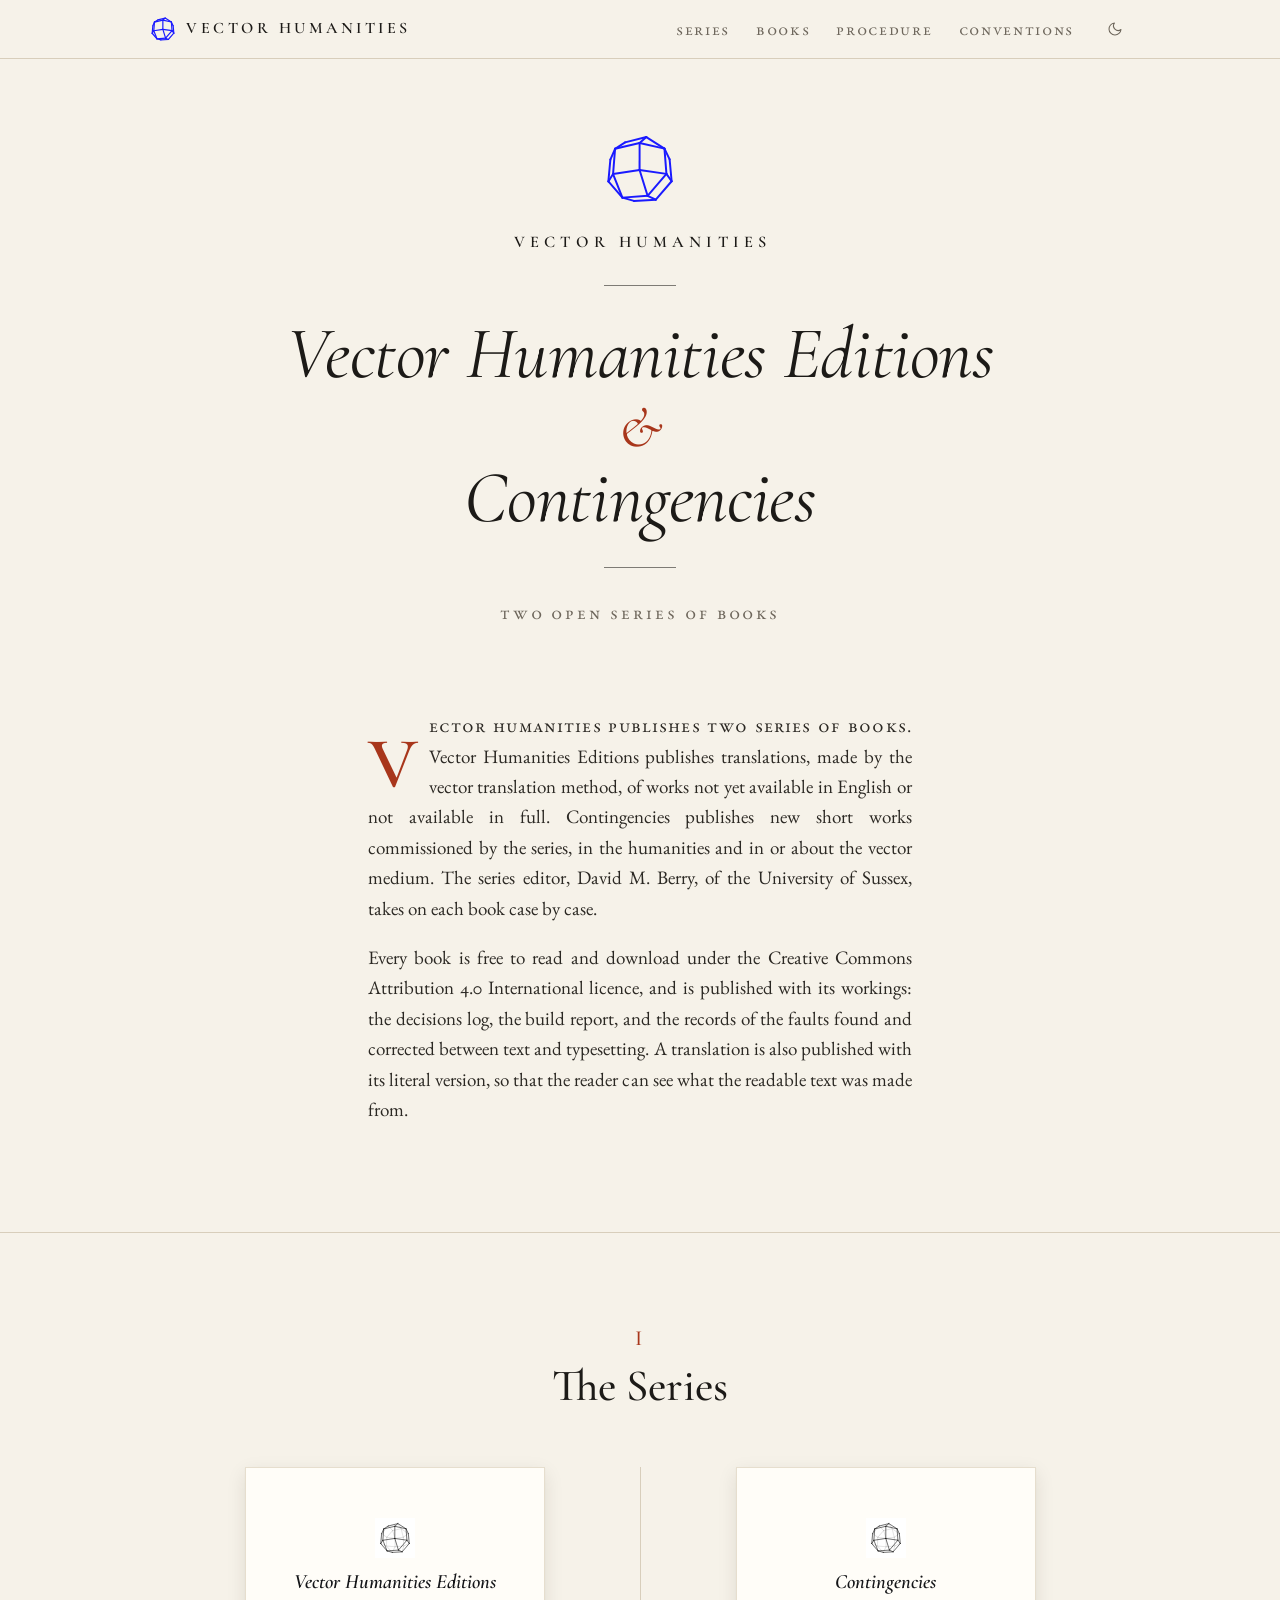
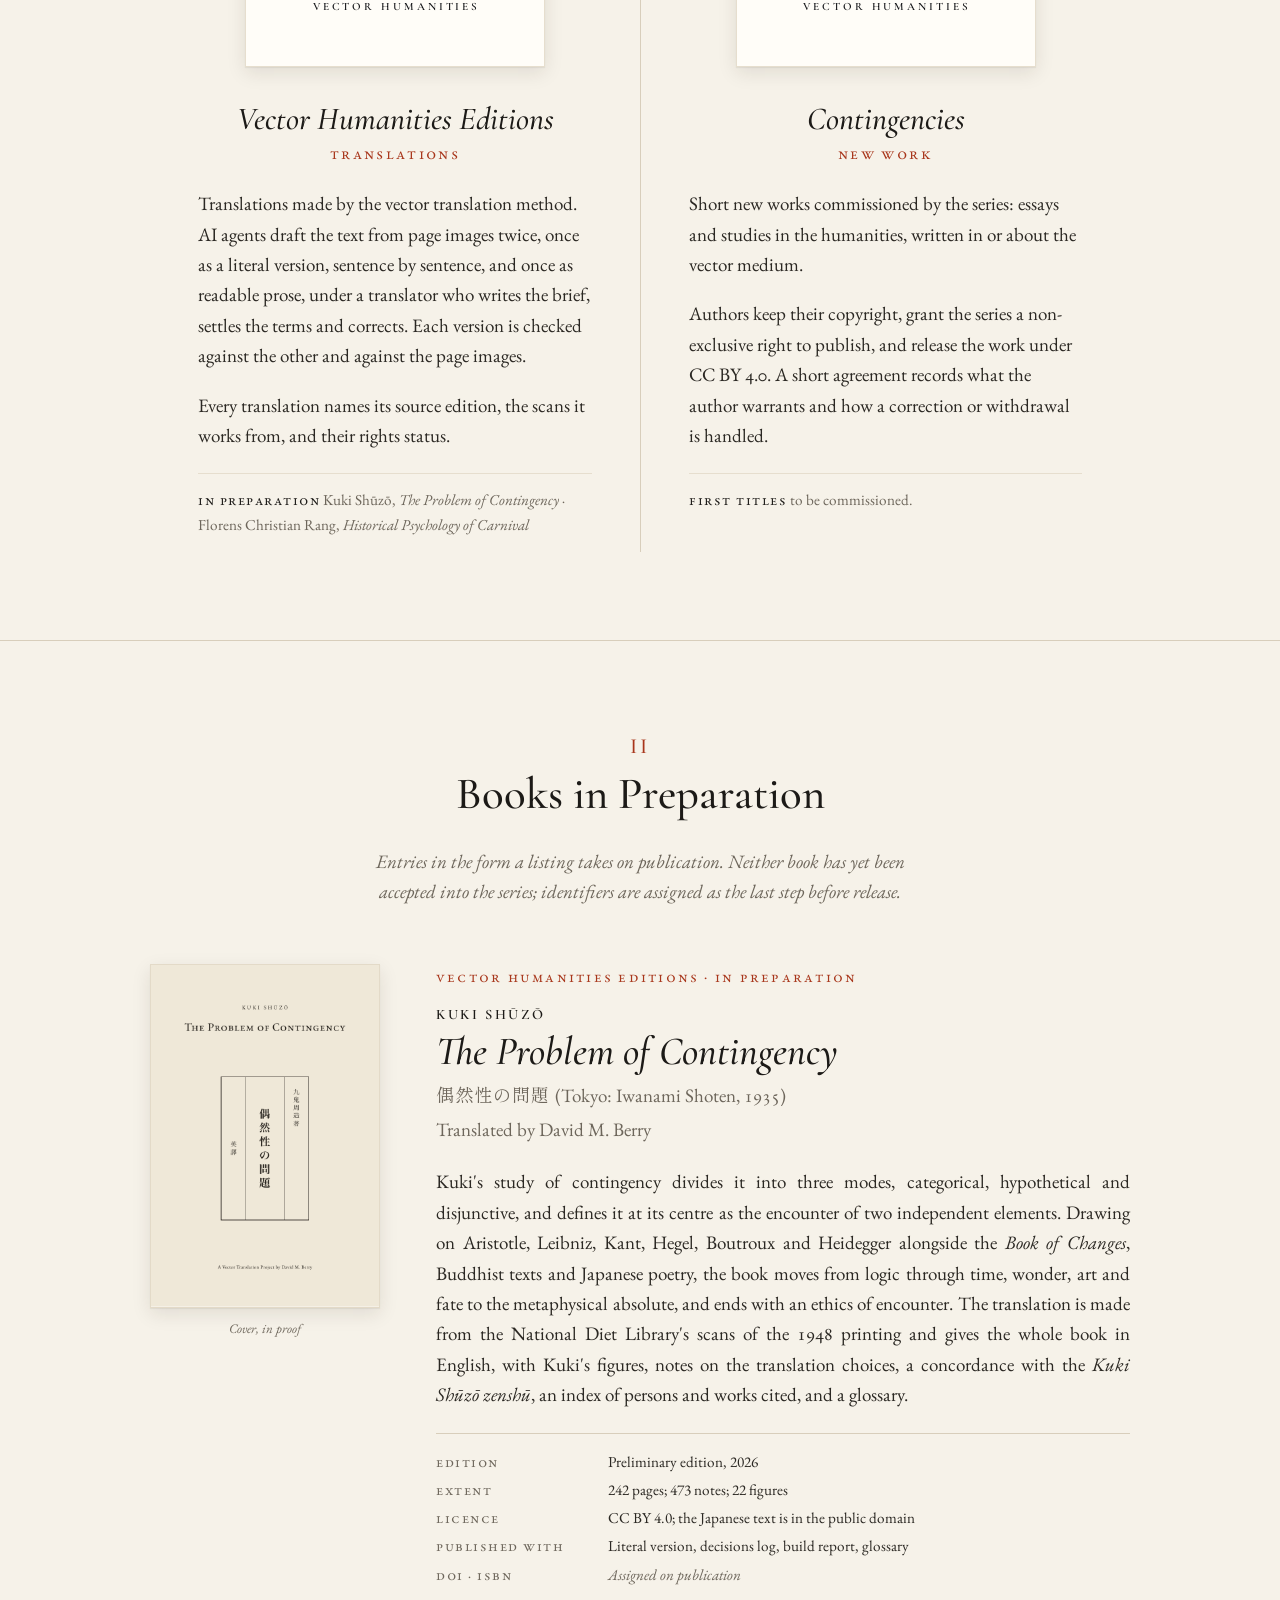
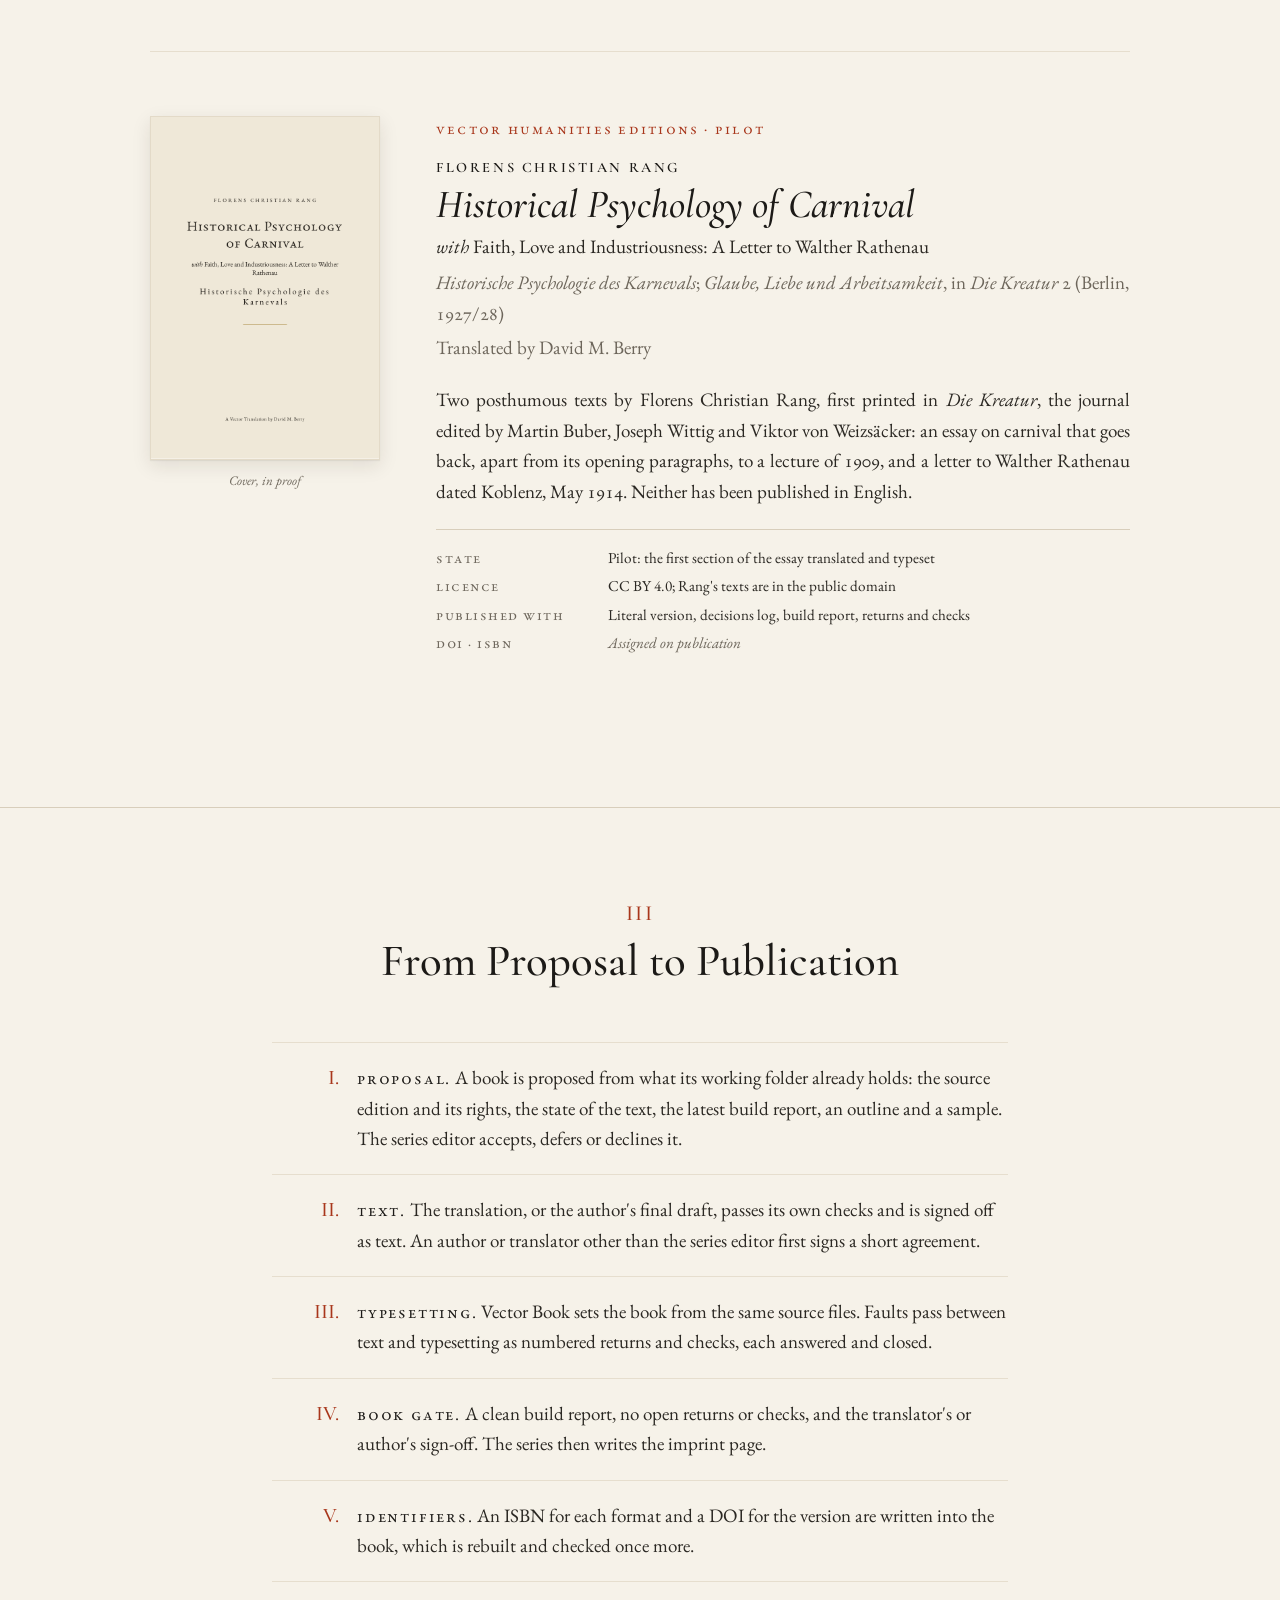
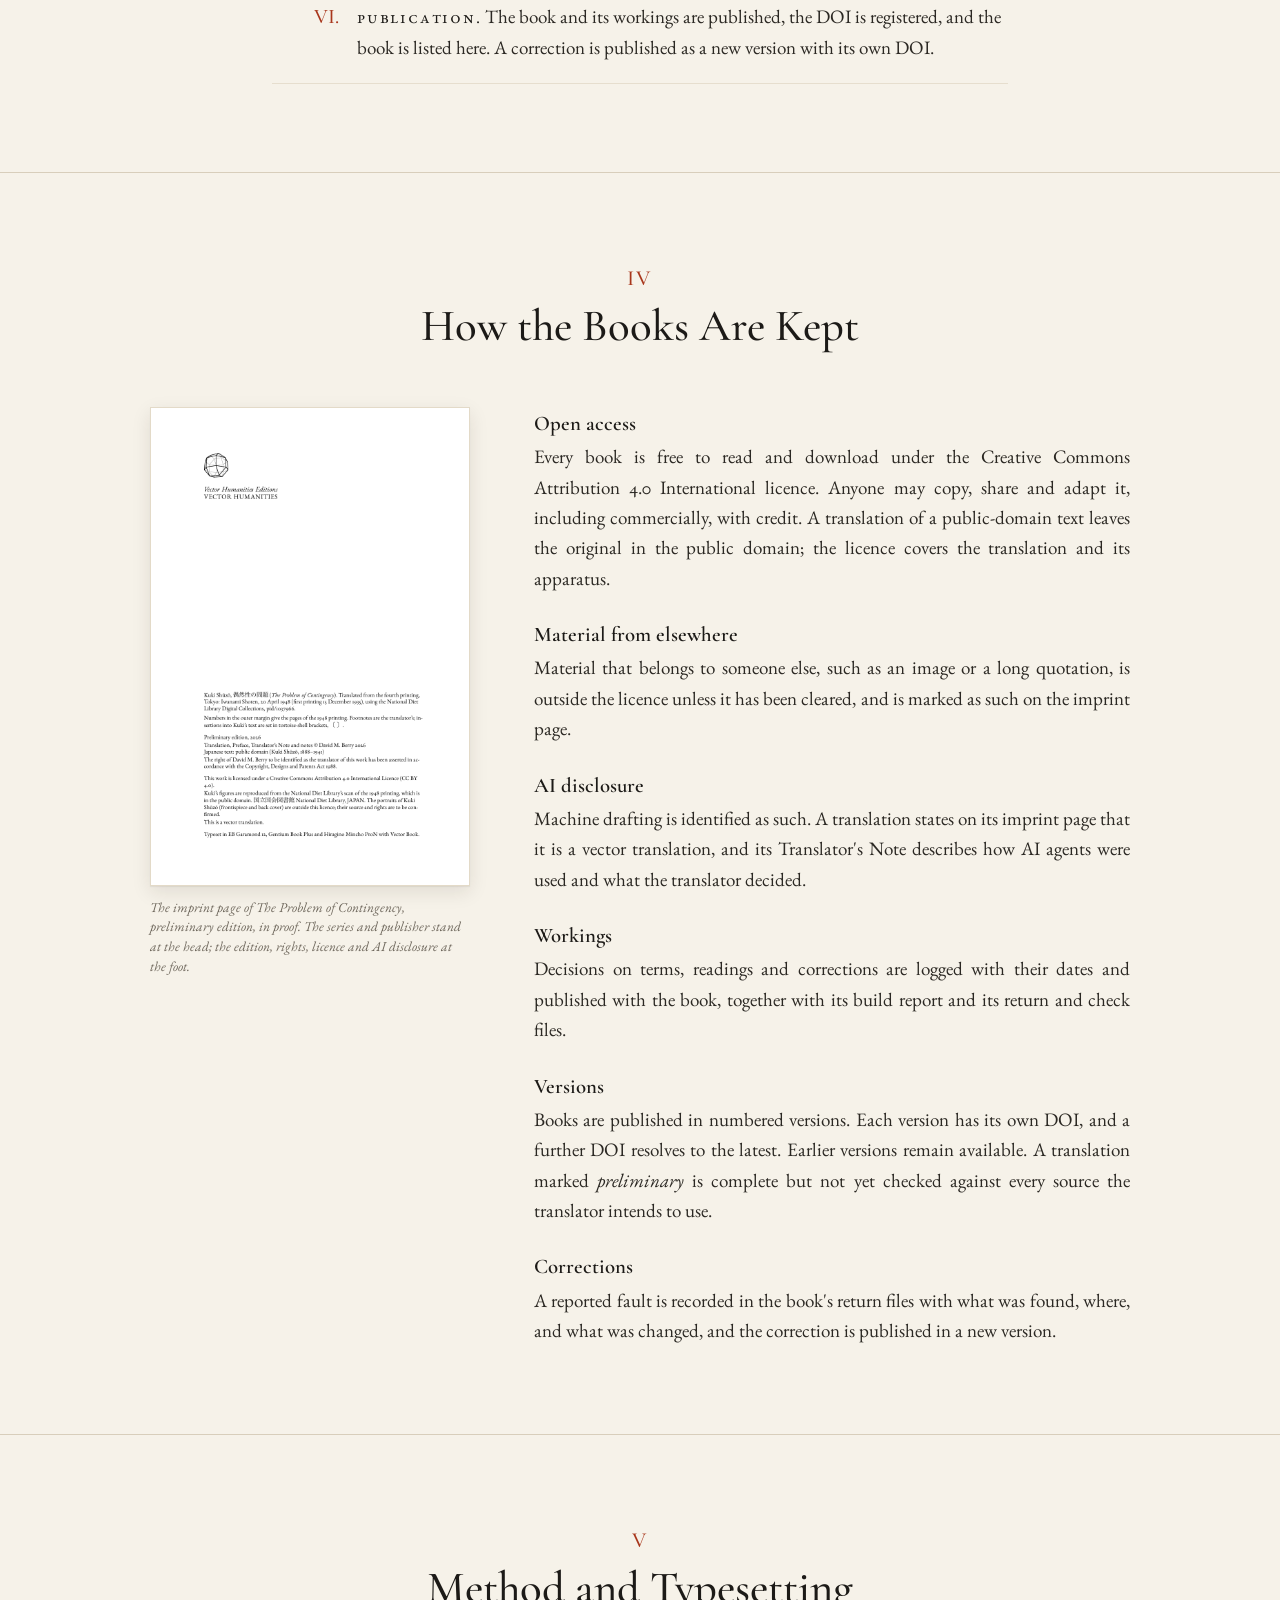
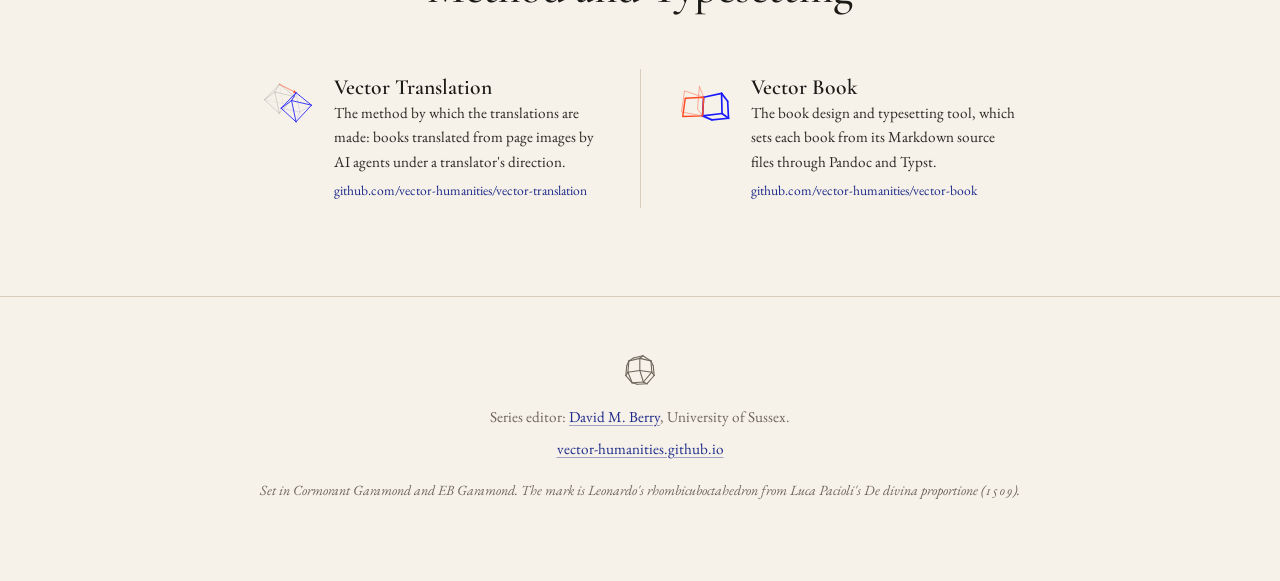
==== books/index.html @ 70613f7d "Books: Vector Humanities Editions and Contingencies page; series card in Current work" ====
<!doctype html>
<html lang="en">
<head>
  <meta charset="utf-8">
  <meta name="viewport" content="width=device-width, initial-scale=1">
  <title>Vector Humanities Books</title>
  <meta name="description" content="Vector Humanities Editions, for translations, and Contingencies, for new commissioned work: two open-access series from Vector Humanities, published under CC BY 4.0 with their workings.">
  <meta name="theme-color" content="#f6f2e9" media="(prefers-color-scheme: light)">
  <meta name="theme-color" content="#0c0e1c" media="(prefers-color-scheme: dark)">
  <link rel="icon" type="image/svg+xml" href="assets/favicon.svg">

  <script>
    (function () {
      var s = null;
      try { s = localStorage.getItem('vh-theme'); } catch (e) {}
      if (s === 'dark' || s === 'light') document.documentElement.setAttribute('data-theme', s);
    })();
  </script>

  <link rel="preconnect" href="https://fonts.googleapis.com">
  <link rel="preconnect" href="https://fonts.gstatic.com" crossorigin>
  <link rel="stylesheet" href="https://fonts.googleapis.com/css2?family=Cormorant+Garamond:ital,wght@0,400;0,500;0,600;1,400;1,500;1,600&family=EB+Garamond:ital,wght@0,400;0,500;1,400&display=swap">
  <link rel="stylesheet" href="https://fonts.googleapis.com/css2?family=Shippori+Mincho:wght@500&display=swap&text=%E5%81%B6%E7%84%B6%E6%80%A7%E3%81%AE%E5%95%8F%E9%A1%8C">

  <style>
    :root {
      --paper: #f6f2e9;
      --leaf: #fbf8f1;
      --ink: #1c1a17;
      --text: #2b2823;
      --muted: #6d665b;
      --rule: #d8cebb;
      --rule-soft: #e6dece;
      --rubric: #a8361b;
      --link: #1d2a8a;
      --mark: #1a1aff;
      --shadow: 0 1px 1px rgba(40, 30, 15, .06), 0 6px 18px rgba(40, 30, 15, .10);
      --display: "Cormorant Garamond", "Iowan Old Style", Georgia, serif;
      --text-face: "EB Garamond", "Iowan Old Style", Georgia, serif;
      --jp: "Shippori Mincho", "Hiragino Mincho ProN", "Yu Mincho", serif;
      color-scheme: light;
    }
    @media (prefers-color-scheme: dark) {
      :root:not([data-theme="light"]) {
        --paper: #0c0e1c; --leaf: #131628; --ink: #f1ece0; --text: #ddd7ca; --muted: #9c9686;
        --rule: #2c3150; --rule-soft: #22263f; --rubric: #f0805f; --link: #aab1ff; --mark: #8a90ff;
        --shadow: 0 1px 1px rgba(0, 0, 0, .4), 0 8px 24px rgba(0, 0, 0, .45);
        color-scheme: dark;
      }
    }
    :root[data-theme="dark"] {
      --paper: #0c0e1c; --leaf: #131628; --ink: #f1ece0; --text: #ddd7ca; --muted: #9c9686;
      --rule: #2c3150; --rule-soft: #22263f; --rubric: #f0805f; --link: #aab1ff; --mark: #8a90ff;
      --shadow: 0 1px 1px rgba(0, 0, 0, .4), 0 8px 24px rgba(0, 0, 0, .45);
      color-scheme: dark;
    }

    * { box-sizing: border-box; }
    html, body { margin: 0; padding: 0; }
    html { scroll-behavior: smooth; }
    @media (prefers-reduced-motion: reduce) { html { scroll-behavior: auto; } }
    body {
      background: var(--paper); color: var(--text);
      font-family: var(--text-face); font-size: 19px; line-height: 1.6;
      font-variant-numeric: oldstyle-nums; font-kerning: normal;
      -webkit-font-smoothing: antialiased; text-rendering: optimizeLegibility;
    }
    a { color: var(--link); text-decoration: underline; text-decoration-thickness: 1px; text-underline-offset: 3px; text-decoration-color: color-mix(in srgb, var(--link) 40%, transparent); }
    a:hover { text-decoration-color: currentColor; }
    i, em { font-style: italic; }
    .sc { font-variant-caps: all-small-caps; letter-spacing: .08em; }
    .wrap { max-width: 1060px; margin: 0 auto; padding: 0 40px; }
    .measure { max-width: 34rem; margin-left: auto; margin-right: auto; }
    :target { scroll-margin-top: 80px; }

    /* Running head */
    .running-head { border-bottom: 1px solid var(--rule); background: var(--paper); position: sticky; top: 0; z-index: 10; }
    .running-head .wrap { display: flex; align-items: center; justify-content: space-between; gap: 20px; height: 58px; }
    .imprint-name { display: flex; align-items: center; gap: 10px; color: var(--ink); text-decoration: none; font-family: var(--display); font-weight: 600; font-size: 1rem; letter-spacing: .22em; text-transform: uppercase; }
    .imprint-name svg { width: 26px; height: 26px; display: block; }
    .running-head nav { display: flex; align-items: center; gap: 26px; }
    .running-head nav a { color: var(--muted); text-decoration: none; font-variant-caps: all-small-caps; letter-spacing: .1em; font-size: 1.05rem; }
    .running-head nav a:hover { color: var(--ink); }
    .theme-toggle { background: none; border: 0; color: var(--muted); width: 30px; height: 30px; display: grid; place-items: center; cursor: pointer; padding: 0; }
    .theme-toggle:hover { color: var(--ink); }
    .theme-toggle svg { width: 16px; height: 16px; }
    .icon-sun { display: none; }
    :root[data-theme="dark"] .icon-sun { display: block; }
    :root[data-theme="dark"] .icon-moon { display: none; }
    @media (prefers-color-scheme: dark) {
      :root:not([data-theme="light"]) .icon-sun { display: block; }
      :root:not([data-theme="light"]) .icon-moon { display: none; }
    }


    /* Title page */
    .title-page { text-align: center; padding: 72px 0 84px; }
    .title-page .mark { width: 76px; height: 76px; margin: 0 auto 22px; display: block; }
    .title-page .publisher { font-family: var(--display); font-weight: 600; font-size: 1.02rem; letter-spacing: .32em; text-transform: uppercase; color: var(--ink); margin: 0; padding-left: .32em; }
    .rule { width: 72px; height: 1px; background: var(--ink); border: 0; margin: 30px auto; opacity: .55; }
    .title-page h1 { font-family: var(--display); font-weight: 400; font-style: italic; font-size: clamp(2.6rem, 6.4vw, 4.6rem); line-height: 1.04; color: var(--ink); margin: 0; letter-spacing: -.005em; }
    .title-page h1 .amp { display: block; color: var(--rubric); font-size: .78em; line-height: 1.1; margin: .06em 0 .02em; }
    .title-page .subtitle { font-variant-caps: all-small-caps; letter-spacing: .16em; color: var(--muted); font-size: 1.15rem; margin: 0; }

    /* Statement */
    .statement { padding: 0 0 88px; }
    .statement p { margin: 0 0 1em; text-align: justify; hyphens: auto; -webkit-hyphens: auto; }
    .statement p:first-child::first-letter {
      float: left; font-family: var(--display); font-weight: 500; color: var(--rubric);
      font-size: 5.1em; line-height: .8; padding: .07em .1em 0 0; margin-bottom: -.1em;
    }
    .statement p:first-child::first-line { font-variant-caps: all-small-caps; letter-spacing: .06em; }

    /* Sections */
    section { padding: 88px 0; border-top: 1px solid var(--rule); }
    .section-head { text-align: center; margin: 0 0 56px; }
    .section-head .numeral { font-family: var(--display); font-weight: 500; color: var(--rubric); font-size: 1.35rem; letter-spacing: .12em; margin: 0 0 6px; }
    .section-head h2 { font-family: var(--display); font-weight: 500; font-size: clamp(2rem, 4vw, 2.8rem); line-height: 1.1; color: var(--ink); margin: 0; }
    .section-head .dek { font-style: italic; color: var(--muted); margin: 12px auto 0; max-width: 34rem; }

    /* The two series */
    .series { display: grid; grid-template-columns: 1fr 1fr; }
    .series > article { padding: 0 48px; }
    .series > article + article { border-left: 1px solid var(--rule); }
    .slip {
      background: #fffdf8; color: #141518; width: min(100%, 300px); margin: 0 auto 34px; aspect-ratio: 3 / 2;
      display: flex; flex-direction: column; align-items: center; justify-content: center; text-align: center;
      box-shadow: var(--shadow); border: 1px solid #e6dece;
    }
    .slip img { width: 40px; height: 40px; display: block; margin-bottom: 12px; }
    .slip .s { font-family: var(--display); font-style: italic; font-weight: 600; font-size: 1.28rem; line-height: 1.15; margin: 0 0 4px; }
    .slip .p { font-family: var(--display); font-weight: 600; font-size: .7rem; letter-spacing: .26em; text-transform: uppercase; margin: 0; padding-left: .26em; }
    .series h3 { font-family: var(--display); font-style: italic; font-weight: 500; font-size: 2rem; line-height: 1.1; color: var(--ink); margin: 0 0 4px; text-align: center; }
    .series .kind { text-align: center; font-variant-caps: all-small-caps; letter-spacing: .14em; color: var(--rubric); margin: 0 0 22px; font-size: 1.05rem; }
    .series p { margin: 0 0 1em; hyphens: manual; }
    .series .list { border-top: 1px solid var(--rule-soft); padding-top: 14px; margin-top: 22px; font-size: .95rem; color: var(--muted); text-align: left; }
    .series .list b { font-weight: 400; font-variant-caps: all-small-caps; letter-spacing: .1em; color: var(--ink); }
    .held { text-align: center; color: var(--muted); font-style: italic; margin: 56px 0 0; }

    /* Catalogue */
    .catalogue-note { text-align: center; font-style: italic; color: var(--muted); max-width: 36rem; margin: -28px auto 56px; }
    .entry { display: grid; grid-template-columns: 230px 1fr; gap: 56px; align-items: start; padding: 0 0 64px; }
    .entry + .entry { border-top: 1px solid var(--rule-soft); padding-top: 64px; }
    .entry figure { margin: 0; }
    .entry figure img { display: block; width: 100%; height: auto; box-shadow: var(--shadow); border: 1px solid #e3dac8; background: #efe7d8; }
    .entry figcaption { font-size: .82rem; color: var(--muted); text-align: center; margin-top: 10px; font-style: italic; }
    .entry .state { font-variant-caps: all-small-caps; letter-spacing: .14em; color: var(--rubric); margin: 0 0 14px; font-size: 1rem; }
    .entry .author { font-family: var(--display); font-weight: 600; text-transform: uppercase; letter-spacing: .18em; color: var(--ink); margin: 0; font-size: .9rem; }
    .entry h3 { font-family: var(--display); font-style: italic; font-weight: 500; font-size: clamp(1.9rem, 3.4vw, 2.5rem); line-height: 1.08; color: var(--ink); margin: 4px 0 6px; }
    .entry .with { font-style: italic; margin: 0 0 6px; color: var(--text); }
    .entry .with i { font-style: normal; }
    .entry .orig { color: var(--muted); margin: 0 0 4px; }
    .entry .orig .ja { font-family: var(--jp); font-size: .95em; letter-spacing: .06em; }
    .entry .tr { color: var(--muted); margin: 0 0 22px; }
    .entry .blurb { margin: 0 0 22px; text-align: justify; hyphens: auto; -webkit-hyphens: auto; }
    .biblio { margin: 0; padding: 16px 0 0; border-top: 1px solid var(--rule); display: grid; grid-template-columns: 9.5rem 1fr; gap: 4px 20px; font-size: .95rem; }
    .biblio dt { font-variant-caps: all-small-caps; letter-spacing: .1em; color: var(--muted); }
    .biblio dd { margin: 0; color: var(--text); font-variant-numeric: lining-nums; }
    .biblio .pending { font-style: italic; color: var(--muted); }

    /* Procedure */
    .procedure { list-style: none; margin: 0 auto; padding: 0; max-width: 46rem; counter-reset: proc; }
    .procedure li { counter-increment: proc; display: grid; grid-template-columns: 4.2rem 1fr; gap: 0 18px; padding: 20px 0; border-top: 1px solid var(--rule-soft); }
    .procedure li:last-child { border-bottom: 1px solid var(--rule-soft); }
    .procedure li::before { content: counter(proc, upper-roman) "."; font-family: var(--display); font-weight: 500; font-size: 1.3rem; color: var(--rubric); text-align: right; line-height: 1.45; }
    .procedure b { font-weight: 400; font-variant-caps: all-small-caps; letter-spacing: .1em; color: var(--ink); font-size: 1.1rem; }
    .procedure p { margin: 0; }

    /* Conventions */
    .conventions { display: grid; grid-template-columns: 320px 1fr; gap: 64px; align-items: start; }
    .conventions figure { margin: 0; position: sticky; top: 90px; }
    .conventions figure img { display: block; width: 100%; height: auto; box-shadow: var(--shadow); border: 1px solid #e3dac8; background: #fff; }
    .conventions figcaption { font-size: .85rem; color: var(--muted); margin-top: 12px; font-style: italic; line-height: 1.45; }
    .conventions dl { margin: 0; }
    .conventions dt { font-family: var(--display); font-weight: 600; font-size: 1.3rem; color: var(--ink); margin: 0; }
    .conventions dd { margin: 2px 0 24px; text-align: justify; hyphens: auto; -webkit-hyphens: auto; }
    .conventions dd:last-child { margin-bottom: 0; }

    /* Method and typesetting */
    .tools { display: grid; grid-template-columns: 1fr 1fr; gap: 0; max-width: 52rem; margin: 0 auto; }
    .tools a { display: grid; grid-template-columns: 56px 1fr; gap: 18px; padding: 6px 36px; color: var(--text); text-decoration: none; }
    .tools a + a { border-left: 1px solid var(--rule); }
    .tools img { width: 56px; height: 56px; display: block; border-radius: 4px; }
    .tools b { display: block; font-family: var(--display); font-weight: 600; font-size: 1.35rem; color: var(--ink); line-height: 1.2; }
    .tools span { display: block; font-size: .95rem; }
    .tools .url { color: var(--link); font-size: .85rem; margin-top: 6px; }
    .tools a:hover b { color: var(--link); }

    /* Colophon */
    .colophon { border-top: 1px solid var(--rule); padding: 56px 0 72px; text-align: center; color: var(--muted); font-size: .95rem; }
    .colophon svg { width: 34px; height: 34px; display: block; margin: 0 auto 18px; }
    .colophon p { margin: 0 0 .5em; }
    .colophon .set { font-style: italic; font-size: .88rem; margin-top: 18px; }

    @media (max-width: 900px) {
      .series { grid-template-columns: 1fr; }
      .series > article { padding: 0; }
      .series > article + article { border-left: 0; border-top: 1px solid var(--rule); margin-top: 56px; padding-top: 56px; }
      .entry { grid-template-columns: 170px 1fr; gap: 32px; }
      .conventions { grid-template-columns: 1fr; gap: 40px; }
      .conventions figure { position: static; max-width: 340px; margin: 0 auto; }
      .tools { grid-template-columns: 1fr; }
      .tools a { padding: 18px 0; }
      .tools a + a { border-left: 0; border-top: 1px solid var(--rule); }
    }
    @media (max-width: 640px) {
      body { font-size: 18px; }
      .wrap { padding: 0 16px; }
      .running-head nav { gap: 14px; }
      .running-head nav .hide-sm { display: none; }
      .imprint-name { font-size: .8rem; letter-spacing: .14em; white-space: nowrap; }
      .imprint-name svg { width: 22px; height: 22px; }
      .title-page { padding: 52px 0 64px; }
      section { padding: 64px 0; }
      .entry { grid-template-columns: 1fr; gap: 28px; }
      .entry figure { max-width: 210px; margin: 0 auto; }
      .biblio { grid-template-columns: 1fr; gap: 0; }
      .biblio dd { margin-bottom: 8px; }
      .procedure li { grid-template-columns: 2.6rem 1fr; gap: 0 12px; }
      .statement p, .series p, .entry .blurb, .conventions dd { text-align: left; }
    }
  </style>
</head>
<body>

<header class="running-head">
  <div class="wrap">
    <a class="imprint-name" href="https://vector-humanities.github.io/" aria-label="Vector Humanities">
      <svg viewBox="0 0 100 100" aria-hidden="true"><g style="stroke:var(--mark)" stroke-width="4.6" stroke-linecap="round" fill="none"><path d="M8.39,66.34 L11.01,37.59"/><path d="M30.38,14.96 L58.35,8.00"/><path d="M42.01,92.00 L70.82,90.32"/><path d="M91.61,66.13 L88.97,37.30"/><path d="M70.82,90.32 L91.61,66.13"/><path d="M11.01,37.59 L17.19,23.45"/><path d="M17.19,23.45 L30.38,14.96"/><path d="M26.87,87.65 L42.01,92.00"/><path d="M82.18,23.16 L88.97,37.30"/><path d="M8.39,66.34 L26.87,87.65"/><path d="M58.35,8.00 L82.18,23.16"/><path d="M8.39,66.34 L14.56,56.63"/><path d="M49.48,15.85 L58.35,8.00"/><path d="M59.99,85.29 L70.82,90.32"/><path d="M84.78,56.43 L91.61,66.13"/><path d="M14.56,56.63 L17.19,23.45"/><path d="M26.87,87.65 L14.56,56.63"/><path d="M17.19,23.45 L49.48,15.85"/><path d="M26.87,87.65 L59.99,85.29"/><path d="M49.48,15.85 L82.18,23.16"/><path d="M84.78,56.43 L82.18,23.16"/><path d="M59.99,85.29 L84.78,56.43"/><path d="M14.56,56.63 L49.45,51.31"/><path d="M49.45,51.31 L49.48,15.85"/><path d="M59.99,85.29 L49.45,51.31"/><path d="M49.45,51.31 L84.78,56.43"/></g></svg>
      Vector Humanities
    </a>
    <nav aria-label="Contents">
      <a href="#series">Series</a>
      <a href="#books">Books</a>
      <a class="hide-sm" href="#procedure">Procedure</a>
      <a class="hide-sm" href="#conventions">Conventions</a>
      <button class="theme-toggle" type="button" aria-label="Toggle light and dark theme" title="Toggle light and dark theme">
        <svg class="icon-moon" viewBox="0 0 24 24" fill="none" stroke="currentColor" stroke-width="1.6" stroke-linecap="round" stroke-linejoin="round" aria-hidden="true"><path d="M21 12.79A9 9 0 1 1 11.21 3 7 7 0 0 0 21 12.79z"/></svg>
        <svg class="icon-sun" viewBox="0 0 24 24" fill="none" stroke="currentColor" stroke-width="1.6" stroke-linecap="round" stroke-linejoin="round" aria-hidden="true"><circle cx="12" cy="12" r="4"/><path d="M12 2v2M12 20v2M4.93 4.93l1.41 1.41M17.66 17.66l1.41 1.41M2 12h2M20 12h2M4.93 19.07l1.41-1.41M17.66 6.34l1.41-1.41"/></svg>
      </button>
    </nav>
  </div>
</header>

<main>

  <div class="title-page">
    <div class="wrap">
      <svg class="mark" viewBox="0 0 100 100" aria-hidden="true"><g style="stroke:var(--mark)" stroke-width="2.6" stroke-linecap="round" fill="none"><path d="M8.39,66.34 L11.01,37.59"/><path d="M30.38,14.96 L58.35,8.00"/><path d="M42.01,92.00 L70.82,90.32"/><path d="M91.61,66.13 L88.97,37.30"/><path d="M70.82,90.32 L91.61,66.13"/><path d="M11.01,37.59 L17.19,23.45"/><path d="M17.19,23.45 L30.38,14.96"/><path d="M26.87,87.65 L42.01,92.00"/><path d="M82.18,23.16 L88.97,37.30"/><path d="M8.39,66.34 L26.87,87.65"/><path d="M58.35,8.00 L82.18,23.16"/><path d="M8.39,66.34 L14.56,56.63"/><path d="M49.48,15.85 L58.35,8.00"/><path d="M59.99,85.29 L70.82,90.32"/><path d="M84.78,56.43 L91.61,66.13"/><path d="M14.56,56.63 L17.19,23.45"/><path d="M26.87,87.65 L14.56,56.63"/><path d="M17.19,23.45 L49.48,15.85"/><path d="M26.87,87.65 L59.99,85.29"/><path d="M49.48,15.85 L82.18,23.16"/><path d="M84.78,56.43 L82.18,23.16"/><path d="M59.99,85.29 L84.78,56.43"/><path d="M14.56,56.63 L49.45,51.31"/><path d="M49.45,51.31 L49.48,15.85"/><path d="M59.99,85.29 L49.45,51.31"/><path d="M49.45,51.31 L84.78,56.43"/></g></svg>
      <p class="publisher">Vector Humanities</p>
      <hr class="rule">
      <h1>Vector Humanities Editions <span class="amp">&amp;</span> Contingencies</h1>
      <hr class="rule">
      <p class="subtitle">Two open series of books</p>
    </div>
  </div>

  <div class="statement">
    <div class="wrap">
      <div class="measure">
        <p>Vector Humanities publishes two series of books. Vector Humanities Editions publishes translations, made by the vector translation method, of works not yet available in English or not available in full. Contingencies publishes new short works commissioned by the series, in the humanities and in or about the vector medium. The series editor, David M. Berry, of the University of Sussex, takes on each book case by case.</p>
        <p>Every book is free to read and download under the Creative Commons Attribution 4.0 International licence, and is published with its workings: the decisions log, the build report, and the records of the faults found and corrected between text and typesetting. A translation is also published with its literal version, so that the reader can see what the readable text was made from.</p>
      </div>
    </div>
  </div>

  <section id="series">
    <div class="wrap">
      <header class="section-head">
        <p class="numeral">I</p>
        <h2>The Series</h2>
      </header>

      <div class="series">
        <article>
          <div class="slip" aria-label="Head of the imprint page: Vector Humanities Editions, Vector Humanities">
            <img src="assets/mark-mono.svg" alt="">
            <p class="s">Vector Humanities Editions</p>
            <p class="p">Vector Humanities</p>
          </div>
          <h3>Vector Humanities Editions</h3>
          <p class="kind">Translations</p>
          <p>Translations made by the vector translation method. AI agents draft the text from page images twice, once as a literal version, sentence by sentence, and once as readable prose, under a translator who writes the brief, settles the terms and corrects. Each version is checked against the other and against the page images.</p>
          <p>Every translation names its source edition, the scans it works from, and their rights status.</p>
          <p class="list"><b>In preparation</b> Kuki Shūzō, <i>The Problem of Contingency</i> · Florens Christian Rang, <i>Historical Psychology of Carnival</i></p>
        </article>

        <article>
          <div class="slip" aria-label="Head of the imprint page: Contingencies, Vector Humanities">
            <img src="assets/mark-mono.svg" alt="">
            <p class="s">Contingencies</p>
            <p class="p">Vector Humanities</p>
          </div>
          <h3>Contingencies</h3>
          <p class="kind">New work</p>
          <p>Short new works commissioned by the series: essays and studies in the humanities, written in or about the vector medium.</p>
          <p>Authors keep their copyright, grant the series a non-exclusive right to publish, and release the work under CC BY 4.0. A short agreement records what the author warrants and how a correction or withdrawal is handled.</p>
          <p class="list"><b>First titles</b> to be commissioned.</p>
        </article>
      </div>
    </div>
  </section>

  <section id="books">
    <div class="wrap">
      <header class="section-head">
        <p class="numeral">II</p>
        <h2>Books in Preparation</h2>
      </header>
      <p class="catalogue-note">Entries in the form a listing takes on publication. Neither book has yet been accepted into the series; identifiers are assigned as the last step before release.</p>

      <article class="entry">
        <figure>
          <img src="assets/kuki-cover.png" alt="Cover: The Problem of Contingency, Kuki Shūzō, with the Japanese title 偶然性の問題 in a vertical frame" width="676" height="1013">
          <figcaption>Cover, in proof</figcaption>
        </figure>
        <div>
          <p class="state">Vector Humanities Editions · in preparation</p>
          <p class="author">Kuki Shūzō</p>
          <h3>The Problem of Contingency</h3>
          <p class="orig"><span class="ja" lang="ja">偶然性の問題</span> (Tokyo: Iwanami Shoten, 1935)</p>
          <p class="tr">Translated by David M. Berry</p>
          <p class="blurb">Kuki's study of contingency divides it into three modes, categorical, hypothetical and disjunctive, and defines it at its centre as the encounter of two independent elements. Drawing on Aristotle, Leibniz, Kant, Hegel, Boutroux and Heidegger alongside the <i>Book of Changes</i>, Buddhist texts and Japanese poetry, the book moves from logic through time, wonder, art and fate to the metaphysical absolute, and ends with an ethics of encounter. The translation is made from the National Diet Library's scans of the 1948 printing and gives the whole book in English, with Kuki's figures, notes on the translation choices, a concordance with the <i>Kuki Shūzō zenshū</i>, an index of persons and works cited, and a glossary.</p>
          <dl class="biblio">
            <dt>Edition</dt><dd>Preliminary edition, 2026</dd>
            <dt>Extent</dt><dd>242 pages; 473 notes; 22 figures</dd>
            <dt>Licence</dt><dd>CC BY 4.0; the Japanese text is in the public domain</dd>
            <dt>Published with</dt><dd>Literal version, decisions log, build report, glossary</dd>
            <dt>DOI · ISBN</dt><dd class="pending">Assigned on publication</dd>
          </dl>
        </div>
      </article>

      <article class="entry">
        <figure>
          <img src="assets/rang-cover.png" alt="Cover: Historical Psychology of Carnival, Florens Christian Rang" width="676" height="1013">
          <figcaption>Cover, in proof</figcaption>
        </figure>
        <div>
          <p class="state">Vector Humanities Editions · pilot</p>
          <p class="author">Florens Christian Rang</p>
          <h3>Historical Psychology of Carnival</h3>
          <p class="with">with <i>Faith, Love and Industriousness: A Letter to Walther Rathenau</i></p>
          <p class="orig"><i lang="de">Historische Psychologie des Karnevals</i>; <i lang="de">Glaube, Liebe und Arbeitsamkeit</i>, in <i lang="de">Die Kreatur</i> 2 (Berlin, 1927/28)</p>
          <p class="tr">Translated by David M. Berry</p>
          <p class="blurb">Two posthumous texts by Florens Christian Rang, first printed in <i>Die Kreatur</i>, the journal edited by Martin Buber, Joseph Wittig and Viktor von Weizsäcker: an essay on carnival that goes back, apart from its opening paragraphs, to a lecture of 1909, and a letter to Walther Rathenau dated Koblenz, May 1914. Neither has been published in English.</p>
          <dl class="biblio">
            <dt>State</dt><dd>Pilot: the first section of the essay translated and typeset</dd>
            <dt>Licence</dt><dd>CC BY 4.0; Rang's texts are in the public domain</dd>
            <dt>Published with</dt><dd>Literal version, decisions log, build report, returns and checks</dd>
            <dt>DOI · ISBN</dt><dd class="pending">Assigned on publication</dd>
          </dl>
        </div>
      </article>
    </div>
  </section>

  <section id="procedure">
    <div class="wrap">
      <header class="section-head">
        <p class="numeral">III</p>
        <h2>From Proposal to Publication</h2>
      </header>
      <ol class="procedure">
        <li><p><b>Proposal.</b> A book is proposed from what its working folder already holds: the source edition and its rights, the state of the text, the latest build report, an outline and a sample. The series editor accepts, defers or declines it.</p></li>
        <li><p><b>Text.</b> The translation, or the author's final draft, passes its own checks and is signed off as text. An author or translator other than the series editor first signs a short agreement.</p></li>
        <li><p><b>Typesetting.</b> Vector Book sets the book from the same source files. Faults pass between text and typesetting as numbered returns and checks, each answered and closed.</p></li>
        <li><p><b>Book gate.</b> A clean build report, no open returns or checks, and the translator's or author's sign-off. The series then writes the imprint page.</p></li>
        <li><p><b>Identifiers.</b> An ISBN for each format and a DOI for the version are written into the book, which is rebuilt and checked once more.</p></li>
        <li><p><b>Publication.</b> The book and its workings are published, the DOI is registered, and the book is listed here. A correction is published as a new version with its own DOI.</p></li>
      </ol>
    </div>
  </section>

  <section id="conventions">
    <div class="wrap">
      <header class="section-head">
        <p class="numeral">IV</p>
        <h2>How the Books Are Kept</h2>
      </header>
      <div class="conventions">
        <figure>
          <img src="assets/kuki-imprint.png" alt="The imprint page of The Problem of Contingency: the Vector Humanities mark, Vector Humanities Editions in italic, VECTOR HUMANITIES in capitals, and at the foot the edition, copyright, licence and typesetting lines" width="921" height="1382">
          <figcaption>The imprint page of <i>The Problem of Contingency</i>, preliminary edition, in proof. The series and publisher stand at the head; the edition, rights, licence and AI disclosure at the foot.</figcaption>
        </figure>
        <dl>
          <dt>Open access</dt>
          <dd>Every book is free to read and download under the Creative Commons Attribution 4.0 International licence. Anyone may copy, share and adapt it, including commercially, with credit. A translation of a public-domain text leaves the original in the public domain; the licence covers the translation and its apparatus.</dd>
          <dt>Material from elsewhere</dt>
          <dd>Material that belongs to someone else, such as an image or a long quotation, is outside the licence unless it has been cleared, and is marked as such on the imprint page.</dd>
          <dt>AI disclosure</dt>
          <dd>Machine drafting is identified as such. A translation states on its imprint page that it is a vector translation, and its Translator's Note describes how AI agents were used and what the translator decided.</dd>
          <dt>Workings</dt>
          <dd>Decisions on terms, readings and corrections are logged with their dates and published with the book, together with its build report and its return and check files.</dd>
          <dt>Versions</dt>
          <dd>Books are published in numbered versions. Each version has its own DOI, and a further DOI resolves to the latest. Earlier versions remain available. A translation marked <i>preliminary</i> is complete but not yet checked against every source the translator intends to use.</dd>
          <dt>Corrections</dt>
          <dd>A reported fault is recorded in the book's return files with what was found, where, and what was changed, and the correction is published in a new version.</dd>
        </dl>
      </div>
    </div>
  </section>

  <section id="tools">
    <div class="wrap">
      <header class="section-head">
        <p class="numeral">V</p>
        <h2>Method and Typesetting</h2>
      </header>
      <div class="tools">
        <a href="https://github.com/vector-humanities/vector-translation">
          <img src="assets/vector-translation-mark.svg" alt="">
          <span><b>Vector Translation</b><span>The method by which the translations are made: books translated from page images by AI agents under a translator's direction.</span><span class="url">github.com/vector-humanities/vector-translation</span></span>
        </a>
        <a href="https://github.com/vector-humanities/vector-book">
          <img src="assets/vector-book-mark.svg" alt="">
          <span><b>Vector Book</b><span>The book design and typesetting tool, which sets each book from its Markdown source files through Pandoc and Typst.</span><span class="url">github.com/vector-humanities/vector-book</span></span>
        </a>
      </div>
    </div>
  </section>

</main>

<footer class="colophon">
  <div class="wrap">
    <svg viewBox="0 0 100 100" aria-hidden="true"><g style="stroke:var(--muted)" stroke-width="3.2" stroke-linecap="round" fill="none"><path d="M8.39,66.34 L11.01,37.59"/><path d="M30.38,14.96 L58.35,8.00"/><path d="M42.01,92.00 L70.82,90.32"/><path d="M91.61,66.13 L88.97,37.30"/><path d="M70.82,90.32 L91.61,66.13"/><path d="M11.01,37.59 L17.19,23.45"/><path d="M17.19,23.45 L30.38,14.96"/><path d="M26.87,87.65 L42.01,92.00"/><path d="M82.18,23.16 L88.97,37.30"/><path d="M8.39,66.34 L26.87,87.65"/><path d="M58.35,8.00 L82.18,23.16"/><path d="M8.39,66.34 L14.56,56.63"/><path d="M49.48,15.85 L58.35,8.00"/><path d="M59.99,85.29 L70.82,90.32"/><path d="M84.78,56.43 L91.61,66.13"/><path d="M14.56,56.63 L17.19,23.45"/><path d="M26.87,87.65 L14.56,56.63"/><path d="M17.19,23.45 L49.48,15.85"/><path d="M26.87,87.65 L59.99,85.29"/><path d="M49.48,15.85 L82.18,23.16"/><path d="M84.78,56.43 L82.18,23.16"/><path d="M59.99,85.29 L84.78,56.43"/><path d="M14.56,56.63 L49.45,51.31"/><path d="M49.45,51.31 L49.48,15.85"/><path d="M59.99,85.29 L49.45,51.31"/><path d="M49.45,51.31 L84.78,56.43"/></g></svg>
    <p>Series editor: <a href="https://github.com/dmberry">David M. Berry</a>, University of Sussex.</p>
    <p><a href="https://vector-humanities.github.io/">vector-humanities.github.io</a></p>
    <p class="set">Set in Cormorant Garamond and EB Garamond. The mark is Leonardo's rhombicuboctahedron from Luca Pacioli's <span lang="la">De divina proportione</span> (1509).</p>
  </div>
</footer>

<script>
  (function () {
    var root = document.documentElement;
    function current() {
      var a = root.getAttribute('data-theme');
      if (a) return a;
      return window.matchMedia && window.matchMedia('(prefers-color-scheme: dark)').matches ? 'dark' : 'light';
    }
    document.querySelector('.theme-toggle').addEventListener('click', function () {
      var next = current() === 'dark' ? 'light' : 'dark';
      root.setAttribute('data-theme', next);
      try { localStorage.setItem('vh-theme', next); } catch (e) {}
    });
  })();
</script>
</body>
</html>
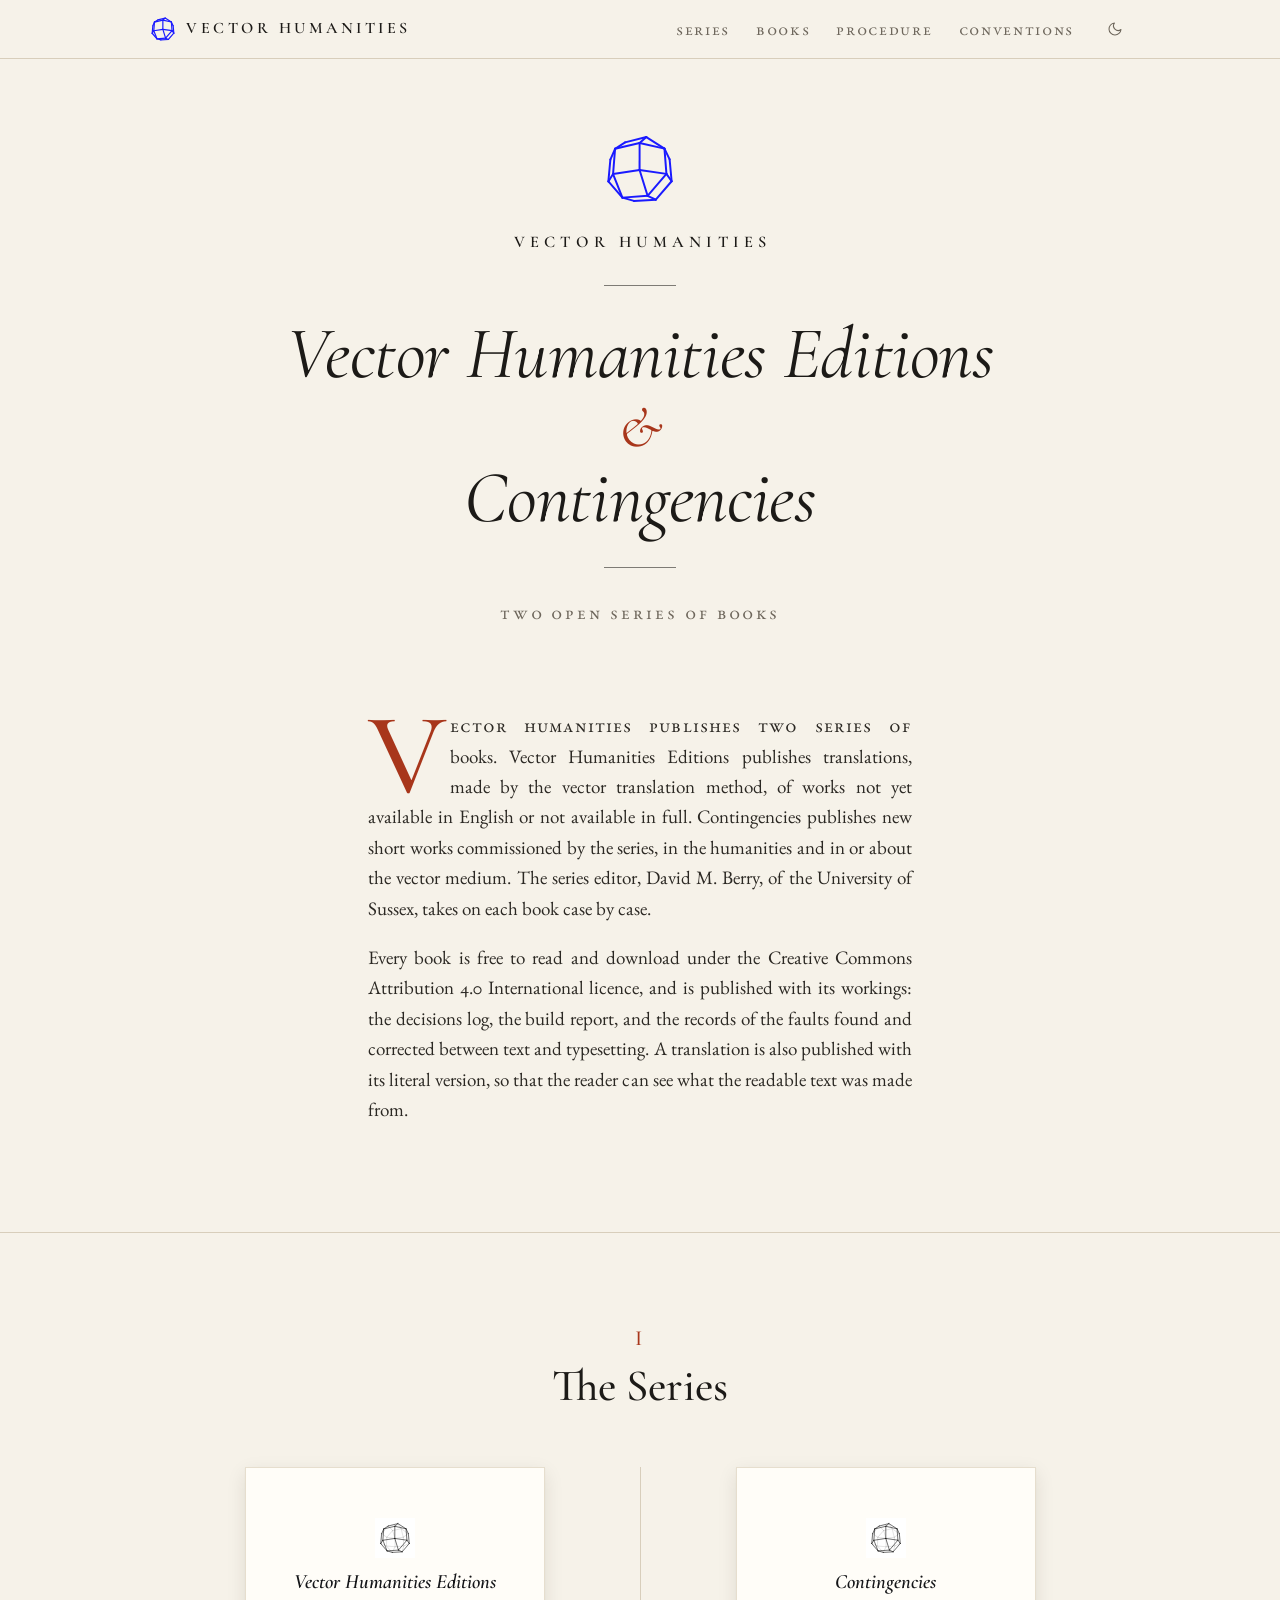
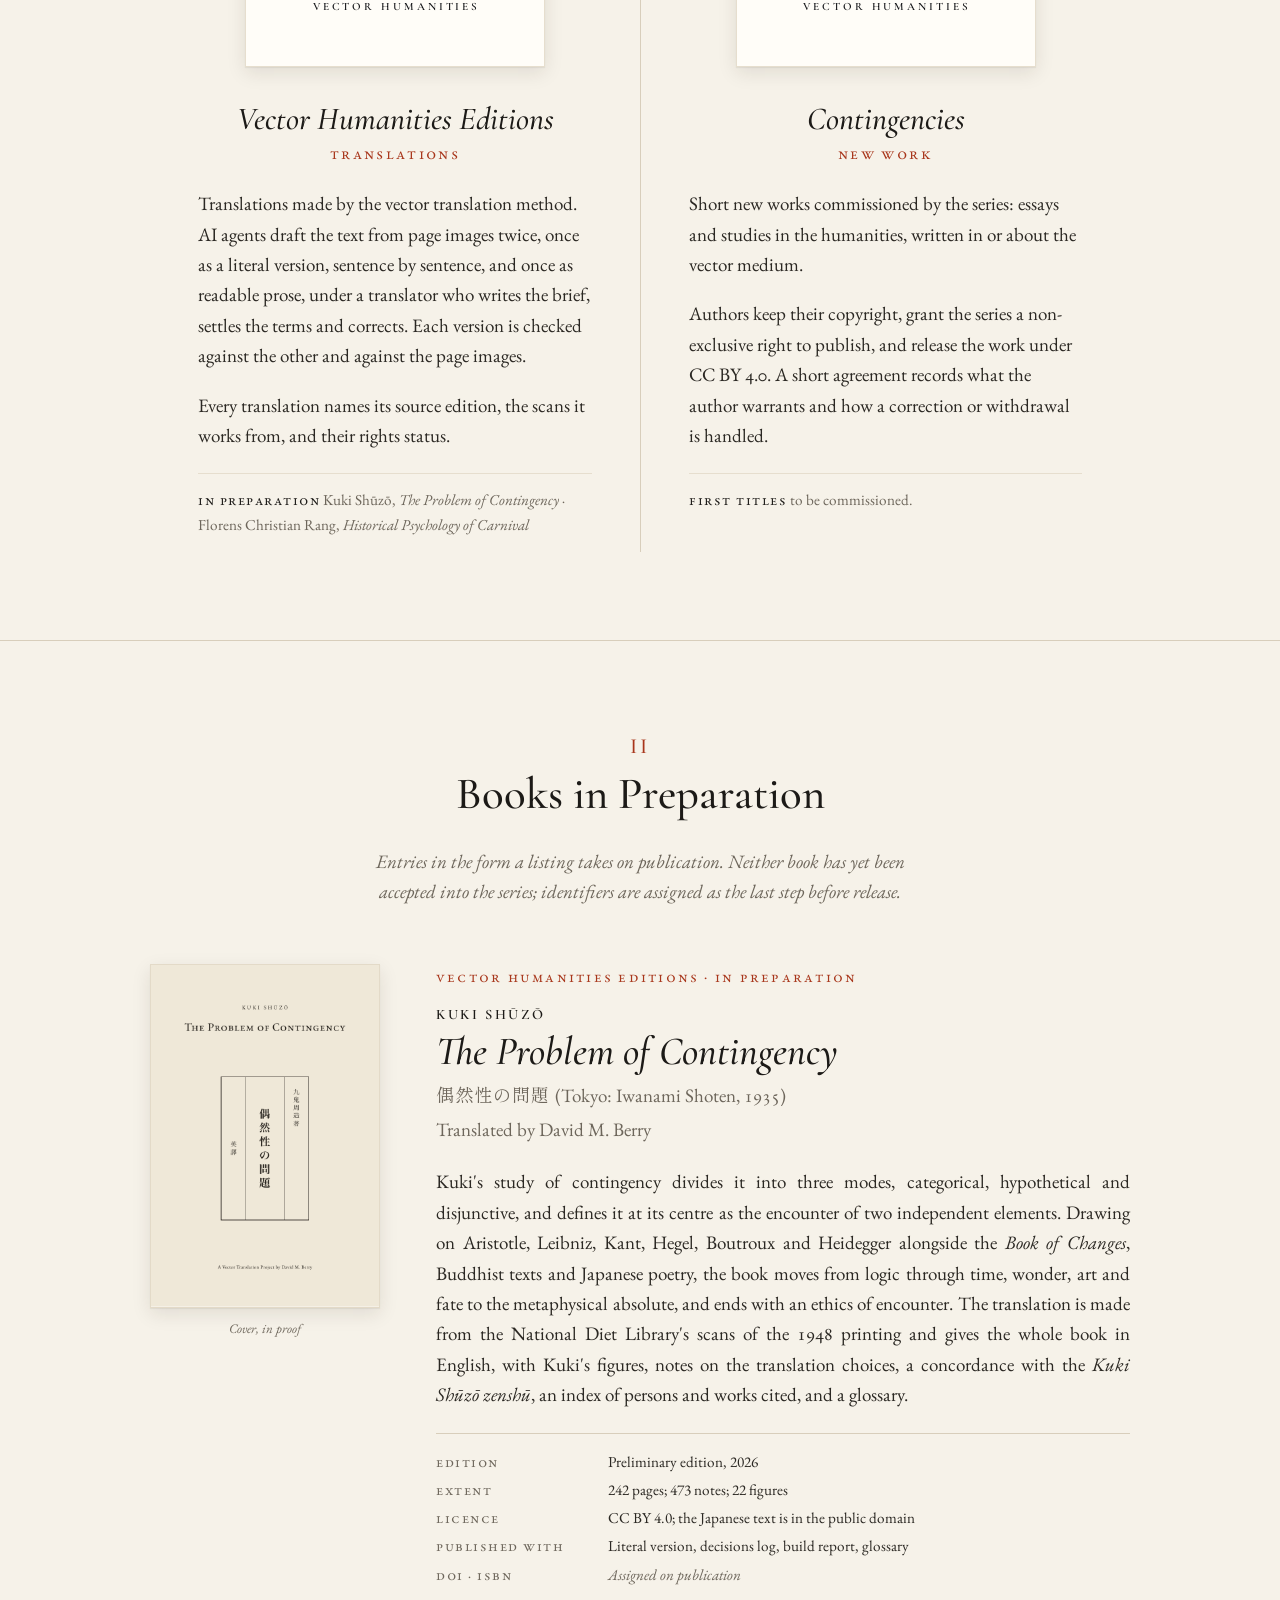
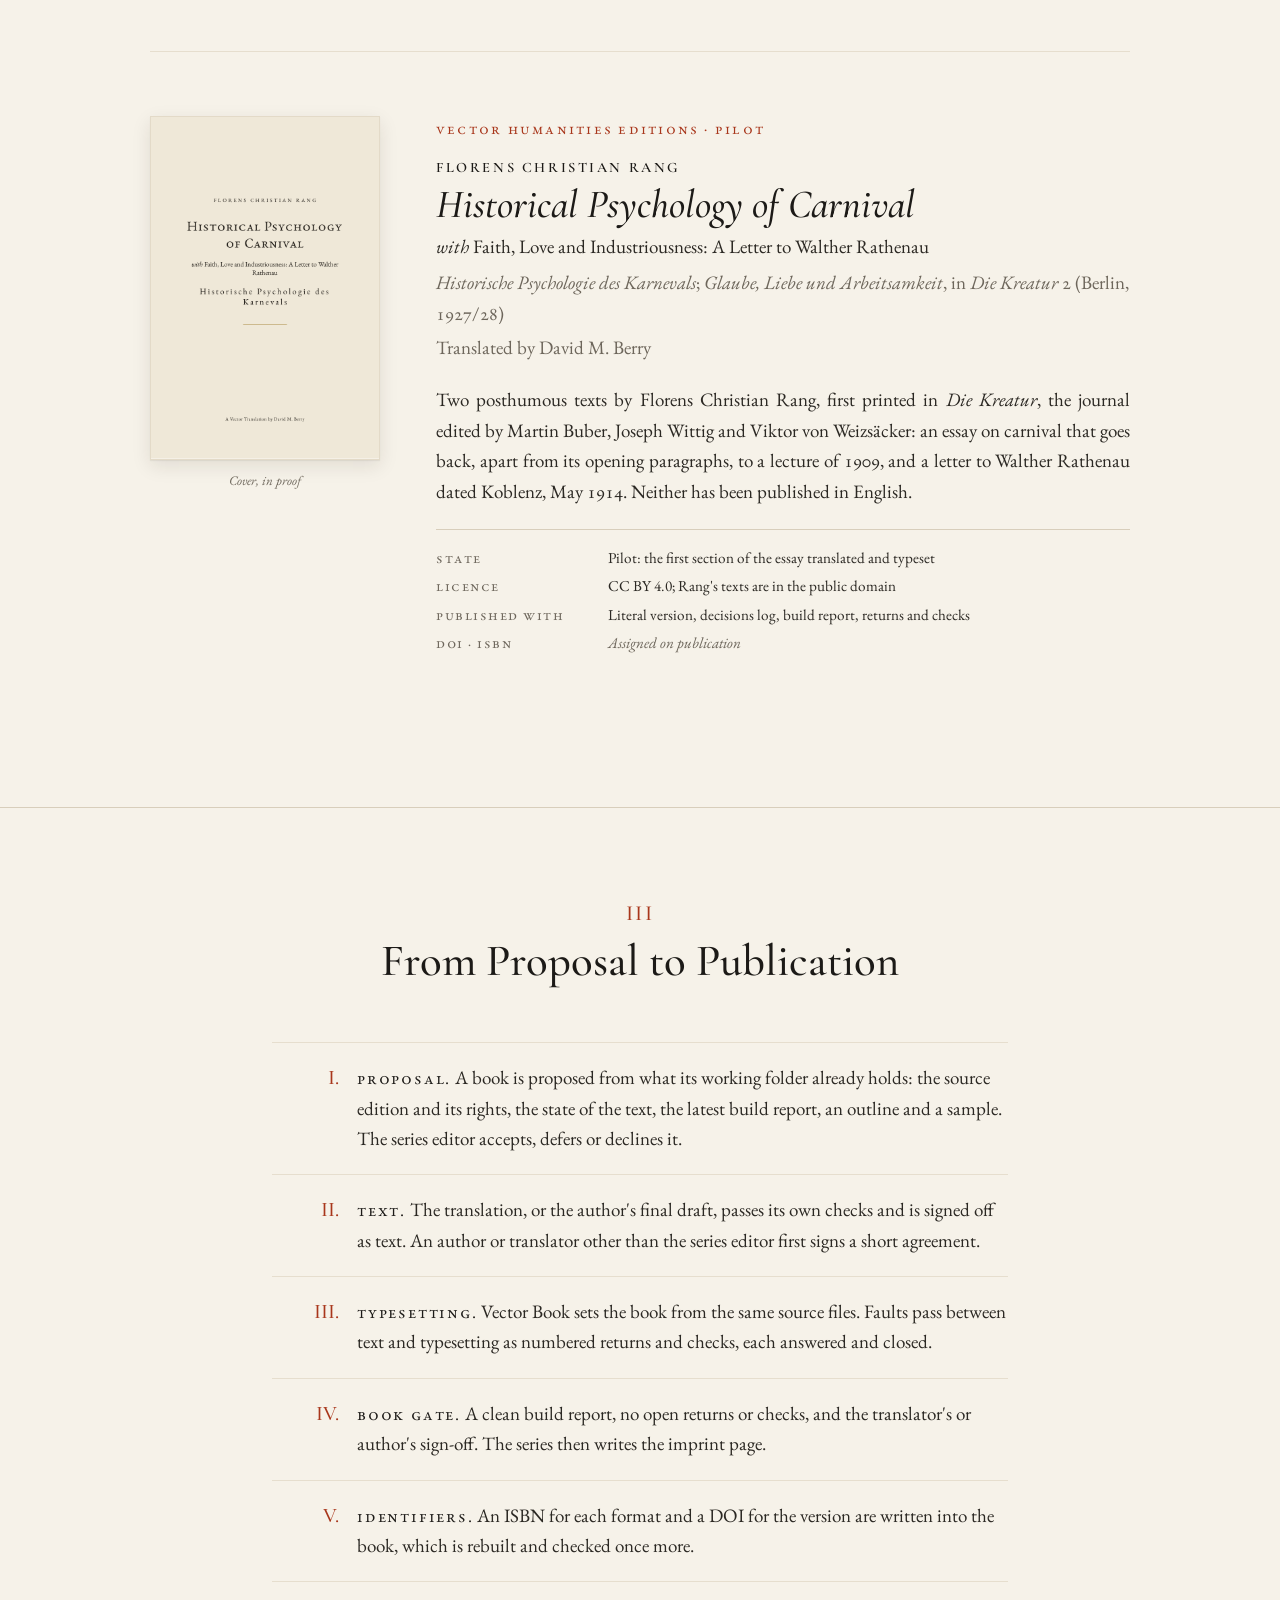
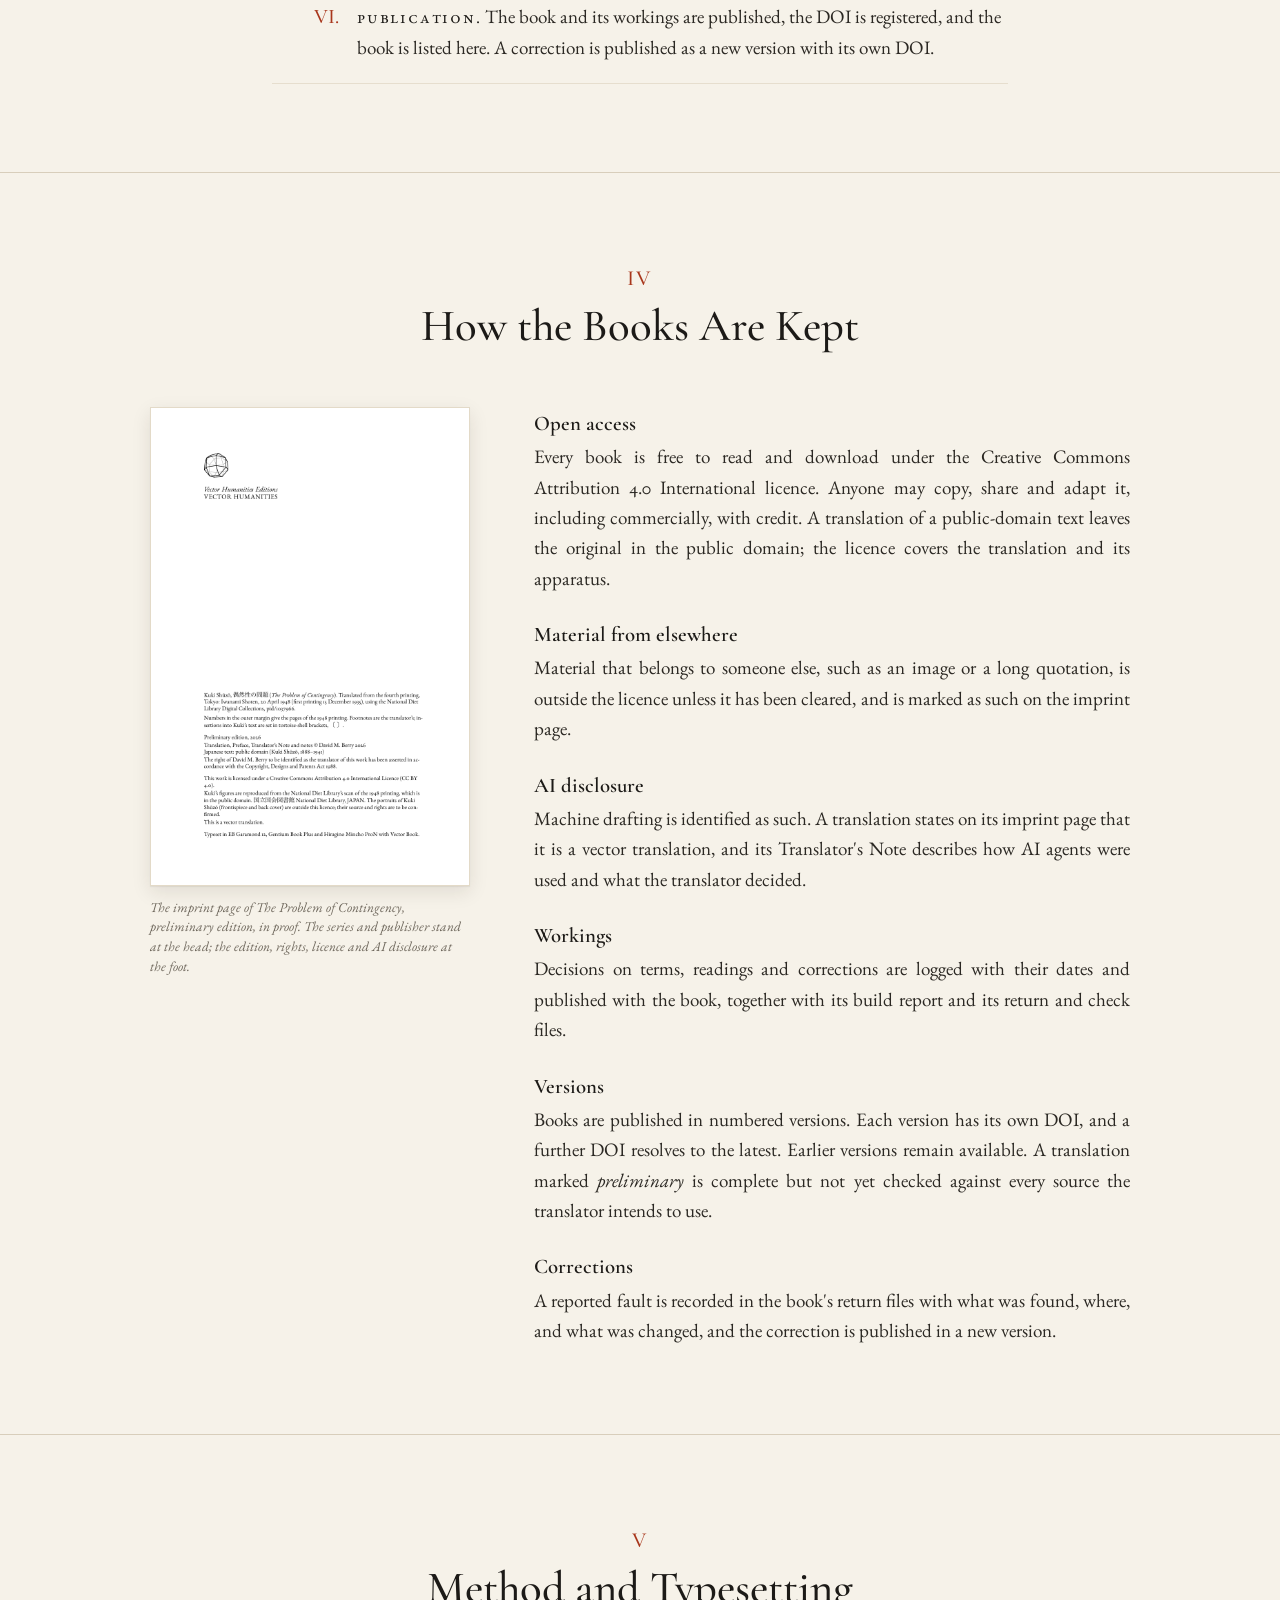
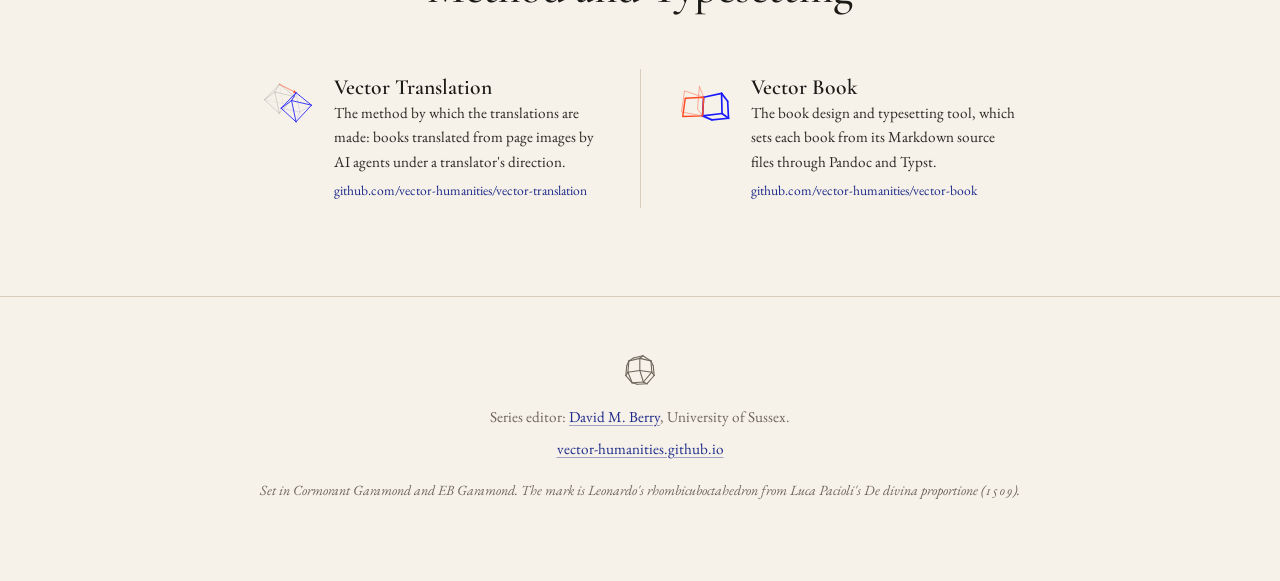
==== commit ea99fdfc: "Books: drop cap three lines deep, not small-capped by the first line" ====
--- a/books/index.html
+++ b/books/index.html
@@ -105,9 +105,16 @@
     /* Statement */
     .statement { padding: 0 0 88px; }
     .statement p { margin: 0 0 1em; text-align: justify; hyphens: auto; -webkit-hyphens: auto; }
+    /* drop cap: three lines deep, its top on the first line's cap height, its foot on the third baseline */
     .statement p:first-child::first-letter {
-      float: left; font-family: var(--display); font-weight: 500; color: var(--rubric);
-      font-size: 5.1em; line-height: .8; padding: .07em .1em 0 0; margin-bottom: -.1em;
+      font-family: var(--display); font-weight: 500; color: var(--rubric);
+      -webkit-initial-letter: 3; initial-letter: 3; margin-right: .14em;
+      font-variant-caps: normal; letter-spacing: 0;   /* not the small caps of the first line */
+    }
+    @supports not ((initial-letter: 3) or (-webkit-initial-letter: 3)) {
+      .statement p:first-child::first-letter {
+        float: left; font-size: 4.45em; line-height: .78; padding: .1em .1em 0 0; margin-bottom: -.06em;
+      }
     }
     .statement p:first-child::first-line { font-variant-caps: all-small-caps; letter-spacing: .06em; }
 
